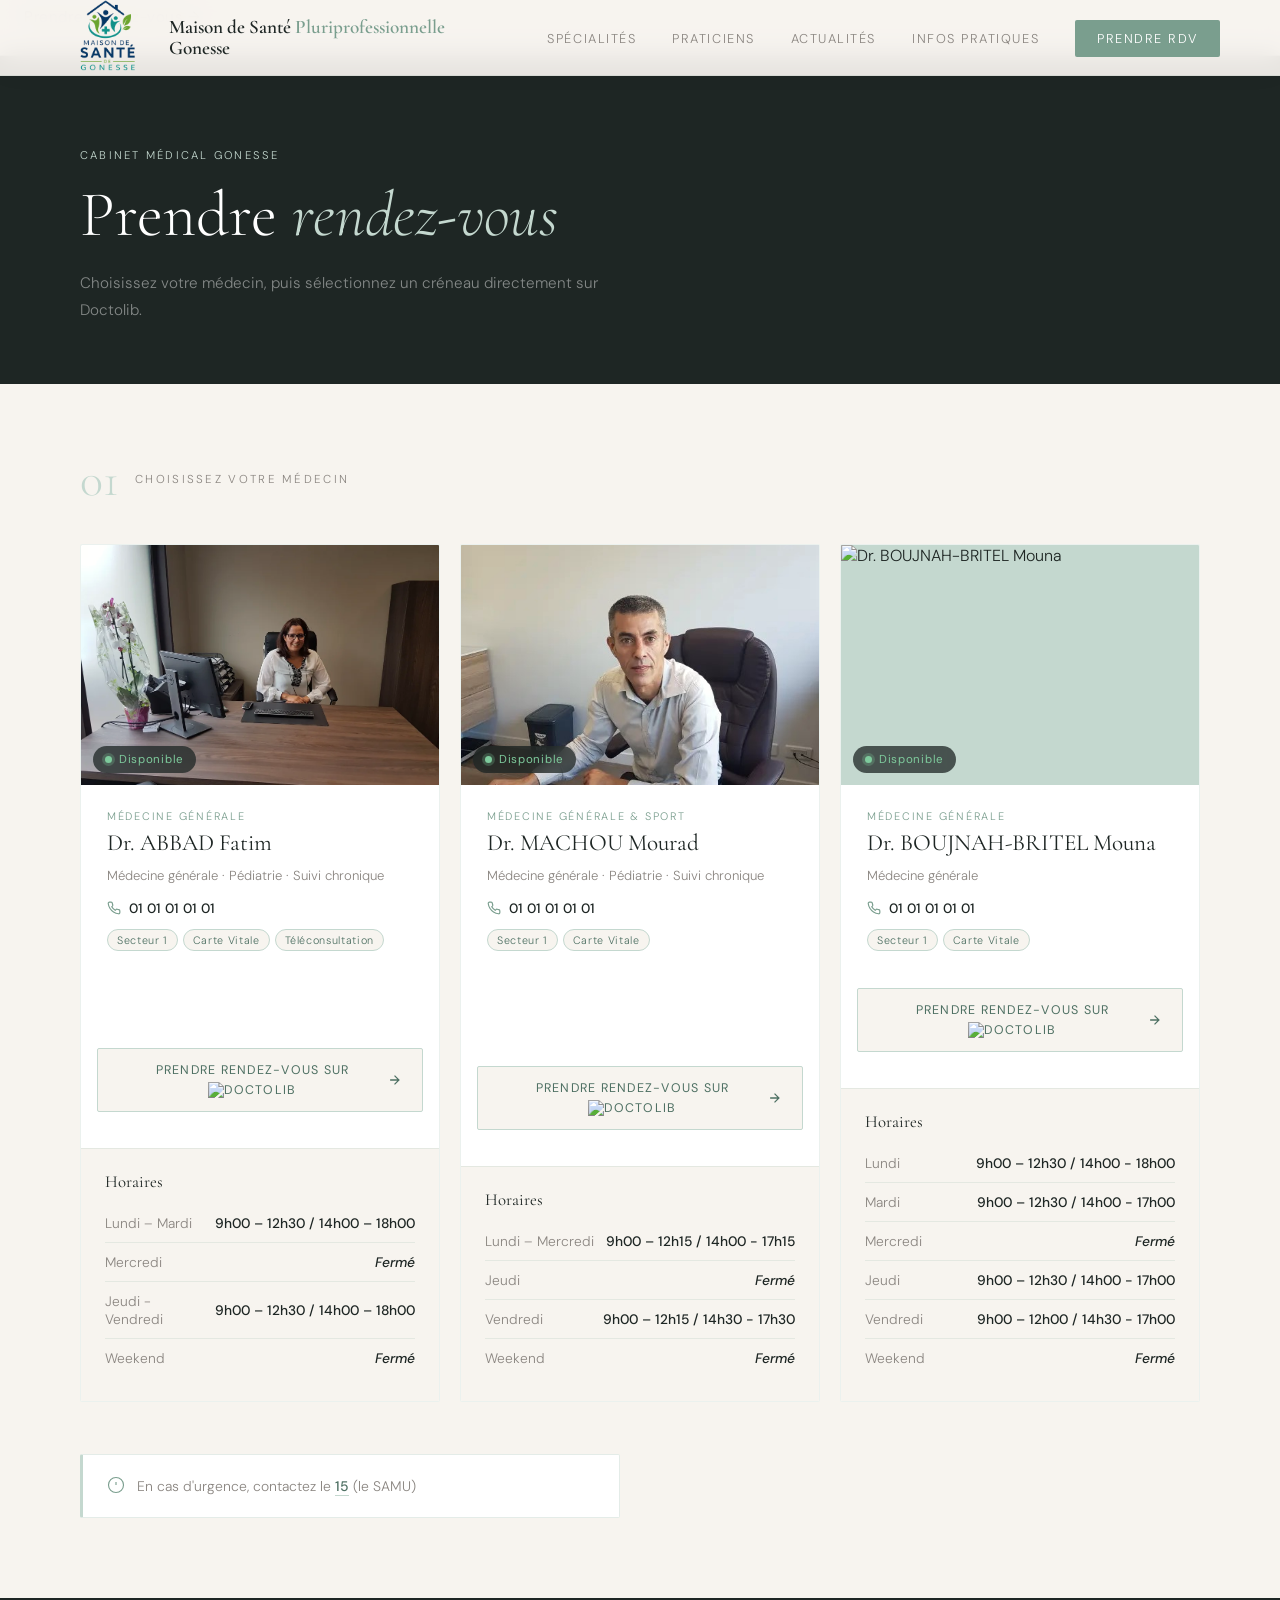
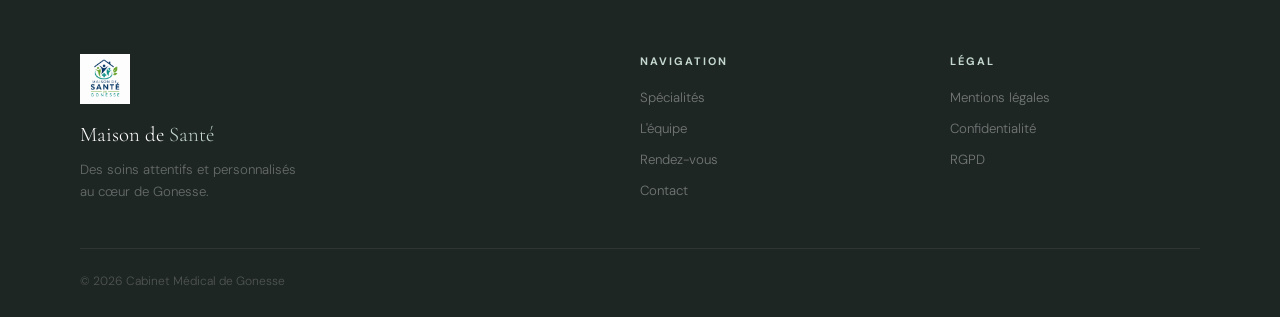
==== rendez-vous.html @ 29848e88 "initial commit" ====
<!DOCTYPE html>
<html lang="fr">
<head>
  <meta charset="UTF-8" />
  <meta name="viewport" content="width=device-width, initial-scale=1.0" />
  <title>Prendre rendez-vous</title>
  <link rel="preconnect" href="https://fonts.googleapis.com" />
  <link href="https://fonts.googleapis.com/css2?family=Cormorant+Garamond:ital,wght@0,300;0,400;0,600;1,300;1,400&family=DM+Sans:wght@300;400;500&display=swap" rel="stylesheet" />
  <link rel="stylesheet" href="css/style.css" />
  <link rel="stylesheet" href="css/rendez-vous.css" />
</head>
<body>

  <!-- NAV -->
  <nav id="navbar">
    <a href="index.html" class="nav-logo">
      <img src="assets/logo.png" alt="Logo Maison de Santé" class="nav-logo-img" />
      <span>Maison de Santé <span>Pluriprofessionnelle</span><br>Gonesse</span>
    </a>
    <ul class="nav-links">
      <li><a href="index.html#services">Spécialités</a></li>
      <li><a href="praticiens.html">Praticiens</a></li>
      <li><a href="actualites.html">Actualités</a></li>
      <li><a href="index.html#infos">Infos pratiques</a></li>
      <li><a href="rendez-vous.html" class="nav-cta">Prendre RDV</a></li>
    </ul>
    <div class="hamburger" id="hamburger" aria-label="Menu">
      <span></span><span></span><span></span>
    </div>
  </nav>

  <div class="mobile-menu" id="mobileMenu">
    <a href="index.html#services">Spécialités</a>
    <a href="index.html#doctors">L'équipe</a>
    <a href="index.html#infos">Infos pratiques</a>
    <a href="rendez-vous.html">Prendre rendez-vous →</a>
  </div>

  <!-- HERO RDV -->
  <div class="rdv-hero">
    <div class="rdv-hero-inner">
      <p class="hero-eyebrow">Cabinet Médical Gonesse</p>
      <h1 class="rdv-hero-title">Prendre <em>rendez-vous</em></h1>
      <p class="rdv-hero-desc">Choisissez votre médecin, puis sélectionnez un créneau directement sur Doctolib.</p>
    </div>
  </div>

  <!-- SÉLECTION MÉDECIN -->
  <main class="rdv-main">

    <div class="rdv-step reveal">
      <span class="step-num">01</span>
      <p class="step-label">Choisissez votre médecin</p>
    </div>

    <div class="doctors-rdv-grid">

      <!-- Dr. ABBAD -->
      <div class="doctor-rdv-card reveal"
           data-name="Dr. ABBAD Fatim"
           data-specialty="Médecine générale"
           data-doctolib="https://partners.doctolib.fr/medecin-generaliste/gonesse/fatim-abbad/booking/"
           data-photo="assets/doctor-1.webp"
           data-availability="Disponible"
           data-available="true"
           data-phone="01 23 45 67 89"
           data-patients-status="">
        <div class="doctor-rdv-photo">
          <img src="assets/doctor-1.webp" alt="Dr. ABBAD Fatim" />
          <div class="availability-badge available">
            <span class="dot"></span> Disponible
          </div>
        </div>
        <div class="doctor-rdv-info">
          <p class="doctor-rdv-specialty">Médecine générale</p>
          <h2 class="doctor-rdv-name">Dr. ABBAD Fatim</h2>
          <p class="doctor-rdv-desc">Médecine générale · Pédiatrie · Suivi chronique</p>
          <div class="doctor-rdv-contact">
            <div class="contact-phone">
              <svg width="14" height="14" viewBox="0 0 24 24" fill="none" stroke="currentColor" stroke-width="2">
                <path d="M22 16.92v3a2 2 0 0 1-2.18 2 19.79 19.79 0 0 1-8.63-3.07 19.5 19.5 0 0 1-6-6 19.79 19.79 0 0 1-3.07-8.67A2 2 0 0 1 4.11 2h3a2 2 0 0 1 2 1.72 12.84 12.84 0 0 0 .7 2.81 2 2 0 0 1-.45 2.11L8.09 9.91a16 16 0 0 0 6 6l1.27-1.27a2 2 0 0 1 2.11-.45 12.84 12.84 0 0 0 2.81.7A2 2 0 0 1 22 16.92z"/>
              </svg>
              <a href="tel:0123456789">01 01 01 01 01</a>
            </div>
            <div class="doctor-patients-status" data-status=""></div>
          </div>
          <div class="doctor-rdv-tags">
            <span>Secteur 1</span>
            <span>Carte Vitale</span>
            <span>Téléconsultation</span>
          </div>
        </div>
        <button class="btn-rdv-select">
          <span>Prendre rendez-vous sur <img src="https://www.doctolib.fr/external_button/doctolib-blue-transparent.png" alt="Doctolib" style="height: 18px; vertical-align: -4px;" /></span>
          <svg width="16" height="16" viewBox="0 0 24 24" fill="none" stroke="currentColor" stroke-width="2">
            <path d="M5 12h14M12 5l7 7-7 7"/>
          </svg>
        </button>
        
      <div class="horaires">
        <h3>Horaires</h3>
        <div class="horaire-row"><span class="jour">Lundi – Mardi</span><span class="heure">9h00 – 12h30 / 14h00 – 18h00</span></div>
        <div class="horaire-row ferme"><span class="jour">Mercredi</span><span class="heure">Fermé</span></div>
        <div class="horaire-row"><span class="jour">Jeudi - Vendredi</span><span class="heure">9h00 – 12h30 / 14h00 – 18h00</span></div>       
        <div class="horaire-row ferme"><span class="jour">Weekend</span><span class="heure">Fermé</span></div>
      </div>
        
      </div>

      <!-- Dr. Machou -->
      <div class="doctor-rdv-card reveal"
           data-name="Dr. MACHOU Mourad"
           data-specialty="Médecine générale"
           data-doctolib="https://www.partners.doctolib.fr/medecin-generaliste/gonesse/mourad-machou/booking/"
           data-photo="assets/doctor-2.jpg"
           data-availability="Disponible"
           data-available="true">
        <div class="doctor-rdv-photo">
          <img src="assets/doctor-2.jpg" alt="Dr. MACHOU Mourad" />
          <div class="availability-badge available">
            <span class="dot"></span> Disponible
          </div>
        </div>
        <div class="doctor-rdv-info">
          <p class="doctor-rdv-specialty">Médecine générale & Sport</p>
          <h2 class="doctor-rdv-name">Dr. MACHOU Mourad</h2>
          <p class="doctor-rdv-desc">Médecine générale · Pédiatrie · Suivi chronique</p>
          <div class="doctor-rdv-contact">
            <div class="contact-phone">
              <svg width="14" height="14" viewBox="0 0 24 24" fill="none" stroke="currentColor" stroke-width="2">
                <path d="M22 16.92v3a2 2 0 0 1-2.18 2 19.79 19.79 0 0 1-8.63-3.07 19.5 19.5 0 0 1-6-6 19.79 19.79 0 0 1-3.07-8.67A2 2 0 0 1 4.11 2h3a2 2 0 0 1 2 1.72 12.84 12.84 0 0 0 .7 2.81 2 2 0 0 1-.45 2.11L8.09 9.91a16 16 0 0 0 6 6l1.27-1.27a2 2 0 0 1 2.11-.45 12.84 12.84 0 0 0 2.81.7A2 2 0 0 1 22 16.92z"/>
              </svg>
              <a href="tel:0198765432">01 01 01 01 01</a>
            </div>
            <div class="doctor-patients-status" data-status=""></div>
          </div>
          <div class="doctor-rdv-tags">
            <span>Secteur 1</span>
            <span>Carte Vitale</span>
          </div>
        </div>
        <button class="btn-rdv-select">
          <span>Prendre rendez-vous sur <img src="https://www.doctolib.fr/external_button/doctolib-blue-transparent.png" alt="Doctolib" style="height: 18px; vertical-align: -4px;" /></span>
          <svg width="16" height="16" viewBox="0 0 24 24" fill="none" stroke="currentColor" stroke-width="2">
            <path d="M5 12h14M12 5l7 7-7 7"/>
          </svg>
        </button>

        
      <div class="horaires">
        <h3>Horaires</h3>
        <div class="horaire-row"><span class="jour">Lundi – Mercredi</span><span class="heure">9h00 – 12h15 / 14h00 - 17h15</span></div>
        <div class="horaire-row ferme"><span class="jour">Jeudi</span><span class="heure">Fermé</span></div>
        <div class="horaire-row"><span class="jour">Vendredi</span><span class="heure">9h00 – 12h15 / 14h30 - 17h30</span></div>
        <div class="horaire-row ferme"><span class="jour">Weekend</span><span class="heure">Fermé</span></div>
      </div>
      </div>

      <!-- Dr. Mouna BOUJNAH-BRITEL -->
      <div class="doctor-rdv-card reveal"
           data-name="Dr. Mouna BOUJNAH-BRITEL"
           data-specialty="Médecine générale"
           data-doctolib="https://partners.doctolib.fr/medecin-generaliste/gonesse/mouna-britel/booking/"
           data-photo="assets/doctor-3.jpg"
           data-availability="Disponible"
           data-available="true"
           data-phone="01 55 44 33 22"
           data-patients-status="no-new">
        <div class="doctor-rdv-photo">
          <img src="assets/doctor-3.jpg" alt="Dr. BOUJNAH-BRITEL Mouna" />
          <div class="availability-badge available">
            <span class="dot"></span> Disponible
          </div>
        </div>
        <div class="doctor-rdv-info">
          <p class="doctor-rdv-specialty">Médecine générale</p>
          <h2 class="doctor-rdv-name">Dr. BOUJNAH-BRITEL Mouna</h2>
          <p class="doctor-rdv-desc">Médecine générale</p>
          <div class="doctor-rdv-contact">
            <div class="contact-phone">
              <svg width="14" height="14" viewBox="0 0 24 24" fill="none" stroke="currentColor" stroke-width="2">
                <path d="M22 16.92v3a2 2 0 0 1-2.18 2 19.79 19.79 0 0 1-8.63-3.07 19.5 19.5 0 0 1-6-6 19.79 19.79 0 0 1-3.07-8.67A2 2 0 0 1 4.11 2h3a2 2 0 0 1 2 1.72 12.84 12.84 0 0 0 .7 2.81 2 2 0 0 1-.45 2.11L8.09 9.91a16 16 0 0 0 6 6l1.27-1.27a2 2 0 0 1 2.11-.45 12.84 12.84 0 0 0 2.81.7A2 2 0 0 1 22 16.92z"/>
              </svg>
              <a href="tel:0155443322">01 01 01 01 01</a>
            </div>
          </div>
          <div class="doctor-rdv-tags">
            <span>Secteur 1</span>
            <span>Carte Vitale</span>
          </div>
        </div>
        <br>
        <button class="btn-rdv-select">
          <span>Prendre rendez-vous sur <img src="https://www.doctolib.fr/external_button/doctolib-blue-transparent.png" alt="Doctolib" style="height: 18px; vertical-align: -4px;" /></span>
          <svg width="16" height="16" viewBox="0 0 24 24" fill="none" stroke="currentColor" stroke-width="2">
            <path d="M5 12h14M12 5l7 7-7 7"/>
          </svg>
        </button>

        
      <div class="horaires">
        <h3>Horaires</h3>
        <div class="horaire-row"><span class="jour">Lundi</span><span class="heure">9h00 – 12h30 / 14h00 - 18h00</span></div>
        <div class="horaire-row"><span class="jour">Mardi</span><span class="heure">9h00 – 12h30 / 14h00 - 17h00</span></div>
        <div class="horaire-row ferme"><span class="jour">Mercredi</span><span class="heure">Fermé</span></div>
        <div class="horaire-row"><span class="jour">Jeudi</span><span class="heure">9h00 – 12h30 / 14h00 - 17h00</span></div>
        <div class="horaire-row"><span class="jour">Vendredi</span><span class="heure">9h00 – 12h00 / 14h30 - 17h00</span></div>
        <div class="horaire-row ferme"><span class="jour">Weekend</span><span class="heure">Fermé</span></div>
      </div>
      </div>

    </div>

    <!-- INFO BAS DE PAGE -->
    <div class="rdv-note reveal">
      <svg width="18" height="18" viewBox="0 0 24 24" fill="none" stroke="currentColor" stroke-width="1.5">
        <circle cx="12" cy="12" r="10"/><line x1="12" y1="8" x2="12" y2="12"/><line x1="12" y1="16" x2="12.01" y2="16"/>
      </svg>
      <p>En cas d'urgence, contactez le <a href="tel:15">15</a> (le SAMU)</p>
    </div>
    

  </main>

  <!-- FOOTER -->
  <footer>
    <div class="footer-top">
      <div class="footer-brand-block">
        <img src="assets/logo2.png" alt="Logo Maison de Santé" class="footer-logo" />
        <p class="footer-brand">Maison de <span>Santé</span></p>
        <p class="footer-tagline">Des soins attentifs et personnalisés<br>au cœur de Gonesse.</p>
      </div>
      <div class="footer-col">
        <h4>Navigation</h4>
        <ul>
          <li><a href="index.html#services">Spécialités</a></li>
          <li><a href="index.html#doctors">L'équipe</a></li>
          <li><a href="rendez-vous.html">Rendez-vous</a></li>
          <li><a href="index.html#infos">Contact</a></li>
        </ul>
      </div>
      <div class="footer-col">
        <h4>Légal</h4>
        <ul>
          <li><a href="#">Mentions légales</a></li>
          <li><a href="#">Confidentialité</a></li>
          <li><a href="#">RGPD</a></li>
        </ul>
      </div>
    </div>
    <div class="footer-bottom">
      <span>© 2026 Cabinet Médical de Gonesse</span>
    </div>
  </footer>

  <!-- MODAL DOCTOLIB -->
  <div class="doctolib-overlay" id="doctolibOverlay">
    <div class="doctolib-modal" id="doctolibModal">

      <div class="doctolib-modal-header">
        <div class="doctolib-modal-doctor">
          <div class="modal-doctor-photo">
            <img src="" alt="" id="modalDoctorPhoto" />
          </div>
          <div>
            <p class="modal-doctor-specialty" id="modalSpecialty"></p>
            <h3 class="modal-doctor-name" id="modalDoctorName"></h3>
          </div>
        </div>
        <button class="doctolib-modal-close" id="modalClose" aria-label="Fermer">
          <svg width="20" height="20" viewBox="0 0 24 24" fill="none" stroke="currentColor" stroke-width="2">
            <line x1="18" y1="6" x2="6" y2="18"/><line x1="6" y1="6" x2="18" y2="18"/>
          </svg>
        </button>
      </div>

      <div class="doctolib-modal-body">
        <div class="doctolib-iframe-wrap" id="doctolibIframeWrap">
          <div class="doctolib-loading" id="doctolibLoading">
            <div class="loading-spinner"></div>
            <p>Chargement de Doctolib…</p>
          </div>
          <!-- L'iframe Doctolib est injecté ici par JS -->
        </div>

        <!-- Fallback si l'iframe est bloquée -->
        <div class="doctolib-fallback" id="doctolibFallback">
          <div class="fallback-icon">📅</div>
          <p class="fallback-title">Prendre rendez-vous avec <span id="fallbackName"></span></p>
          <p class="fallback-desc">Cliquez sur le bouton ci-dessous pour ouvrir Doctolib et choisir votre créneau.</p>
          <a href="#" id="fallbackLink" target="_blank" rel="noopener" class="btn-doctolib-open">
            Ouvrir Doctolib
            <svg width="14" height="14" viewBox="0 0 24 24" fill="none" stroke="currentColor" stroke-width="2">
              <path d="M18 13v6a2 2 0 01-2 2H5a2 2 0 01-2-2V8a2 2 0 012-2h6M15 3h6v6M10 14L21 3"/>
            </svg>
          </a>
          <p class="fallback-note">Votre navigateur a bloqué l'intégration. Doctolib s'ouvrira dans un nouvel onglet.</p>
        </div>
      </div>

    </div>
  </div>

  <script src="js/main.js"></script>
  <script src="js/rendez-vous.js"></script>
</body>
</html>
---- css/style.css ----
/* ══════════════════════════════════════
   VARIABLES & RESET
══════════════════════════════════════ */
*, *::before, *::after {
  box-sizing: border-box;
  margin: 0;
  padding: 0;
}

:root {
  --cream:      #F7F4EF;
  --sage:       #7A9E8E;
  --sage-dark:  #4E7063;
  --sage-light: #C4D8CF;
  --charcoal:   #1E2624;
  --warm-grey:  #8A8580;
  --white:      #FFFFFF;
  --gap:        80px;
}

html { scroll-behavior: smooth; }

body {
  background: var(--cream);
  color: var(--charcoal);
  font-family: 'DM Sans', sans-serif;
  font-weight: 300;
  overflow-x: hidden;
}


/* ══════════════════════════════════════
   NAVIGATION
══════════════════════════════════════ */
nav {
  position: fixed;
  top: 0; left: 0; right: 0;
  z-index: 100;
  height: 76px;
  padding: 0 60px;
  display: flex;
  align-items: center;
  justify-content: space-between;
  background: rgba(247, 244, 239, 0.93);
  backdrop-filter: blur(12px);
  border-bottom: 1px solid rgba(122, 158, 142, 0.15);
  transition: box-shadow 0.3s;
}

nav.scrolled {
  box-shadow: 0 4px 32px rgba(30, 38, 36, 0.07);
}

.nav-logo {
  display: inline-flex;
  align-items: center;
  gap: 14px;
  font-family: 'Cormorant Garamond', serif;
  font-size: 1.2rem;
  font-weight: 600;
  color: var(--charcoal);
  text-decoration: none;
}

.nav-logo-img {
  width: 95px;
  height: auto;
  display: block;
}

.nav-logo span {
  display: inline-block;
  line-height: 1.08;
}

.nav-logo span span {
  color: var(--sage);
}

.footer-logo {
  width: 50px;
  height: auto;
  display: block;
  margin-bottom: 18px;
}

.nav-links {
  display: flex;
  align-items: center;
  gap: 36px;
  list-style: none;
}

.nav-links a {
  text-decoration: none;
  font-size: 0.8rem;
  letter-spacing: 0.12em;
  text-transform: uppercase;
  color: var(--warm-grey);
  transition: color 0.25s;
}

.nav-links a:hover { color: var(--sage-dark); }

.nav-cta {
  background: var(--sage);
  color: var(--white) !important;
  padding: 10px 22px;
  border-radius: 2px;
  transition: background 0.25s !important;
}

.nav-cta:hover { background: var(--sage-dark) !important; }

.hamburger {
  display: none;
  flex-direction: column;
  gap: 5px;
  cursor: pointer;
  background: none;
  border: none;
  padding: 4px;
}

.hamburger span {
  width: 24px;
  height: 1.5px;
  background: var(--charcoal);
  display: block;
  transition: 0.3s;
}

.mobile-menu {
  position: fixed;
  top: 76px; left: 0; right: 0;
  background: var(--cream);
  padding: 28px 24px;
  display: flex;
  flex-direction: column;
  gap: 22px;
  transform: translateY(-110%);
  transition: transform 0.35s ease;
  z-index: 99;
  box-shadow: 0 8px 32px rgba(0, 0, 0, 0.07);
  border-bottom: 1px solid rgba(122, 158, 142, 0.15);
}

.mobile-menu.open { transform: translateY(0); }

.mobile-menu a {
  font-size: 0.95rem;
  color: var(--charcoal);
  text-decoration: none;
  letter-spacing: 0.04em;
}


/* ══════════════════════════════════════
   UTILITAIRES
══════════════════════════════════════ */
.section-label {
  font-size: 0.7rem;
  letter-spacing: 0.22em;
  text-transform: uppercase;
  color: var(--sage);
  margin-bottom: 14px;
}

.section-title {
  font-family: 'Cormorant Garamond', serif;
  font-size: clamp(2rem, 3.5vw, 2.8rem);
  font-weight: 300;
  line-height: 1.18;
  color: var(--charcoal);
}

.section-text {
  max-width: 720px;
  font-size: 0.96rem;
  line-height: 1.8;
  color: var(--warm-grey);
}

.specialty-nav {
  display: flex;
  flex-wrap: wrap;
  gap: 12px;
  margin-top: 28px;
}

.specialty-tab {
  display: inline-flex;
  align-items: center;
  justify-content: center;
  padding: 10px 18px;
  border-radius: 999px;
  border: 1px solid var(--sage);
  background: var(--white);
  color: var(--sage-dark);
  text-decoration: none;
  font-size: 0.78rem;
  letter-spacing: 0.12em;
  text-transform: uppercase;
  transition: background 0.25s, color 0.25s, transform 0.2s;
}

.specialty-tab:hover {
  background: var(--sage-light);
  color: var(--charcoal);
}

.specialty-tab.active {
  background: var(--sage);
  color: var(--white);
  border-color: var(--sage);
}

.specialty-group {
  margin-top: 56px;
  padding-top: 32px;
  border-top: 1px solid rgba(122, 158, 142, 0.15);
  scroll-margin-top: 110px;
}

.specialty-heading {
  font-family: 'Cormorant Garamond', serif;
  font-size: 1.5rem;
  font-weight: 400;
  color: var(--charcoal);
  margin-bottom: 24px;
}

.doctors-intro {
  display: flex;
  flex-direction: column;
  gap: 22px;
  margin-top: 28px;
}

.section-title em { font-style: italic; }

.btn-primary {
  display: inline-block;
  background: var(--sage);
  color: var(--white);
  padding: 15px 34px;
  border-radius: 2px;
  text-decoration: none;
  font-size: 0.82rem;
  letter-spacing: 0.1em;
  text-transform: uppercase;
  transition: background 0.25s, transform 0.2s;
}

.btn-primary:hover {
  background: var(--sage-dark);
  transform: translateY(-1px);
}

.btn-ghost {
  display: inline-block;
  color: var(--charcoal);
  text-decoration: none;
  font-size: 0.85rem;
  border-bottom: 1px solid var(--sage-light);
  padding-bottom: 2px;
  transition: color 0.25s, border-color 0.25s;
}

.btn-ghost:hover {
  color: var(--sage-dark);
  border-color: var(--sage-dark);
}

.reveal {
  opacity: 0;
  transform: translateY(24px);
  transition: opacity 0.65s ease, transform 0.65s ease;
}

.reveal.visible {
  opacity: 1;
  transform: translateY(0);
}


/* ══════════════════════════════════════
   HERO
══════════════════════════════════════ */
#hero {
  min-height: 100vh;
  display: grid;
  grid-template-columns: 1fr 1fr;
  padding-top: 76px;
  overflow: hidden;
}

.hero-left {
  display: flex;
  flex-direction: column;
  justify-content: center;
  padding: 80px 0 80px 80px;
}

.hero-eyebrow {
  font-size: 0.73rem;
  letter-spacing: 0.2em;
  text-transform: uppercase;
  color: var(--sage);
  margin-bottom: 22px;
  opacity: 0;
  animation: fadeUp 0.8s 0.2s forwards;
}

.hero-title {
  font-family: 'Cormorant Garamond', serif;
  font-size: clamp(2.8rem, 5vw, 4.5rem);
  font-weight: 300;
  line-height: 1.1;
  color: var(--charcoal);
  margin-bottom: 26px;
  opacity: 0;
  animation: fadeUp 0.8s 0.35s forwards;
}

.hero-title em {
  font-style: italic;
  color: var(--sage-dark);
}

.hero-desc {
  font-size: 0.97rem;
  line-height: 1.8;
  color: var(--warm-grey);
  max-width: 400px;
  margin-bottom: 44px;
  opacity: 0;
  animation: fadeUp 0.8s 0.5s forwards;
}

.hero-actions {
  display: flex;
  gap: 20px;
  align-items: center;
  opacity: 0;
  animation: fadeUp 0.8s 0.65s forwards;
}

.hero-right {
  position: relative;
  overflow: hidden;
}

.hero-right img {
  width: 100%;
  height: 100%;
  object-fit: cover;
  display: block;
  opacity: 0;
  animation: fadeIn 1.2s 0.4s forwards;
}

.hero-right::after {
  content: '';
  position: absolute;
  inset: 0;
  background: linear-gradient(135deg, rgba(122, 158, 142, 0.15) 0%, transparent 60%);
  pointer-events: none;
}


/* ══════════════════════════════════════
   SERVICES
══════════════════════════════════════ */
#services {
  padding: var(--gap) 80px;
  background: var(--white);
}

.section-header {
  margin-bottom: 52px;
}

.services-grid {
  display: grid;
  grid-template-columns: repeat(4, 1fr);
  gap: 2px;
}

.service-card {
  background: var(--cream);
  padding: 44px 36px;
  transition: background 0.3s;
  cursor: default;
}

.service-card:hover { background: var(--sage); }
.service-card:hover .service-icon { background: rgba(255, 255, 255, 0.18); }
.service-card:hover .service-title { color: var(--white); }
.service-card:hover .service-desc { color: rgba(255, 255, 255, 0.72); }

.service-icon {
  width: 50px; height: 50px;
  background: var(--sage-light);
  border-radius: 50%;
  display: flex;
  align-items: center;
  justify-content: center;
  font-size: 1.3rem;
  margin-bottom: 24px;
  transition: background 0.3s;
}

.service-title {
  font-family: 'Cormorant Garamond', serif;
  font-size: 1.3rem;
  font-weight: 400;
  color: var(--charcoal);
  margin-bottom: 12px;
  transition: color 0.3s;
}

.service-desc {
  font-size: 0.87rem;
  line-height: 1.75;
  color: var(--warm-grey);
  transition: color 0.3s;
}


/* ══════════════════════════════════════
   ÉQUIPE MÉDICALE
══════════════════════════════════════ */
#doctors {
  padding: var(--gap) 80px;
  background: var(--white);
}

.doctors-grid {
  display: grid;
  grid-template-columns: repeat(3, 1fr);
  gap: 24px;
  margin-top: 52px;
}

.doctor-card {
  background: var(--white);
  border-radius: 14px;
  overflow: hidden;
  display: flex;
  flex-direction: column;
  border: 1px solid rgba(122, 158, 142, 0.16);
  transition: transform 0.3s, box-shadow 0.3s, border-color 0.3s;
}

.doctor-card:hover {
  transform: translateY(-3px);
  box-shadow: 0 14px 38px rgba(30, 38, 36, 0.08);
  border-color: rgba(122, 158, 142, 0.28);
}

.doctor-card-img {
  width: 180px;
  height: 180px;
  margin: 24px auto 16px;
  overflow: hidden;
  background: var(--sage-light);
  border-radius: 50%;
  box-shadow: 0 18px 36px rgba(30, 38, 36, 0.08);
  position: relative;
}

.doctor-card-img img {
  width: 100%;
  height: 100%;
  object-fit: cover;
  object-position: center;
  display: block;
  border-radius: 50%;
  filter: sepia(0.05) saturate(1.1);
  transition: transform 0.5s ease;
}

.doctor-card:hover .doctor-card-img img {
  transform: scale(1.04);
}

.doctor-card-body {
  padding: 24px 28px 32px;
  flex: 1;
  display: flex;
  flex-direction: column;
  gap: 16px;
  align-items: center;
  text-align: center;
}

/* Fallback si pas d'image */
.doctor-card-img:not(:has(img[src])),
.doctor-card-img img[src="assets/doctor-1.jpg"],
.doctor-card-img img[src="assets/doctor-2.jpg"],
.doctor-card-img img[src="assets/doctor-3.jpg"] {
  display: flex;
  align-items: center;
  justify-content: center;
  font-size: 3rem;
}

.doctor-card-label {
  font-size: 0.68rem;
  letter-spacing: 0.16em;
  text-transform: uppercase;
  color: var(--sage);
  margin-bottom: 8px;
}

.doctor-card-name {
  font-family: 'Cormorant Garamond', serif;
  font-size: 1.35rem;
  font-weight: 400;
  color: var(--charcoal);
  margin-bottom: 8px;
}

.doctor-card-quote {
  font-family: 'Cormorant Garamond', serif;
  font-size: 1rem;
  font-style: italic;
  color: var(--sage-dark);
  line-height: 1.6;
  padding-left: 16px;
  border-left: 2px solid var(--sage-light);
  margin-bottom: 16px;
}

.doctor-card-bio {
  font-size: 0.92rem;
  line-height: 1.8;
  color: var(--warm-grey);
  flex: 1;
  margin-bottom: 10px;
}

.doctor-card-tags {
  display: flex;
  flex-wrap: wrap;
  gap: 8px;
  justify-content: center;
}

.doctor-card-tags span {
  font-size: 0.78rem;
  letter-spacing: 0.08em;
  background: rgba(122, 158, 142, 0.12);
  color: var(--sage-dark);
  border: none;
  padding: 6px 14px;
  border-radius: 999px;
}


/* ══════════════════════════════════════
   ACTUALITÉS
══════════════════════════════════════ */
#news {
  padding: var(--gap) 80px;
  background: var(--cream);
  display: flex;
  flex-direction: column;
  align-items: center;
}

#news .section-header {
  text-align: center;
  max-width: 700px;
  margin-bottom: 48px;
}

.news-grid {
  display: grid;
  grid-template-columns: repeat(2, 1fr);
  gap: 32px;
  margin-top: 0;
  max-width: 1100px;
  width: 100%;
}

.news-card {
  background: var(--white);
  border: 1px solid rgba(122, 158, 142, 0.15);
  border-radius: 8px;
  padding: 28px;
  display: grid;
  grid-template-columns: 80px 1fr;
  gap: 24px;
  transition: border-color 0.3s, box-shadow 0.3s, transform 0.3s;
}

.news-card:hover {
  border-color: rgba(122, 158, 142, 0.3);
  box-shadow: 0 12px 32px rgba(30, 38, 36, 0.06);
  transform: translateY(-2px);
}

.news-date {
  display: flex;
  flex-direction: column;
  align-items: center;
  justify-content: center;
  background: linear-gradient(135deg, rgba(122, 158, 142, 0.12) 0%, rgba(122, 158, 142, 0.05) 100%);
  border-radius: 6px;
  padding: 12px;
  height: fit-content;
}

.news-day {
  font-family: 'Cormorant Garamond', serif;
  font-size: 1.8rem;
  font-weight: 600;
  color: var(--sage-dark);
  line-height: 1;
}

.news-month {
  font-size: 0.68rem;
  letter-spacing: 0.12em;
  text-transform: uppercase;
  color: var(--sage);
  margin-top: 4px;
}

.news-content {
  display: flex;
  flex-direction: column;
  gap: 12px;
}

.news-title {
  font-family: 'Cormorant Garamond', serif;
  font-size: 1.35rem;
  font-weight: 400;
  color: var(--charcoal);
  line-height: 1.3;
}

.news-excerpt {
  font-size: 0.92rem;
  line-height: 1.8;
  color: var(--warm-grey);
  flex: 1;
}

.news-link {
  font-size: 0.8rem;
  letter-spacing: 0.1em;
  text-transform: uppercase;
  color: var(--sage-dark);
  text-decoration: none;
  font-weight: 500;
  transition: color 0.25s;
  display: inline-block;
  width: fit-content;
}

.news-link:hover {
  color: var(--sage);
}

.news-cta {
  margin-top: 56px;
  padding: 40px;
  background: linear-gradient(135deg, rgba(122, 158, 142, 0.08) 0%, rgba(122, 158, 142, 0.03) 100%);
  border-radius: 8px;
  text-align: center;
  display: flex;
  flex-direction: column;
  align-items: center;
  gap: 20px;
  max-width: 1100px;
  width: 100%;
}

.news-cta p {
  font-size: 1rem;
  color: var(--charcoal);
  margin: 0;
}


/* ══════════════════════════════════════
   RDV
══════════════════════════════════════ */
#rdv {
  padding: var(--gap) 80px;
  background: var(--charcoal);
  display: grid;
  grid-template-columns: 1fr 1.4fr;
  gap: 80px;
  align-items: start;
}

#rdv .section-label { color: var(--sage-light); }
#rdv .section-title { color: var(--white); }

.rdv-desc {
  color: rgba(255, 255, 255, 0.5);
  line-height: 1.8;
  font-size: 0.9rem;
  margin-top: 18px;
}

.rdv-form {
  display: flex;
  flex-direction: column;
  gap: 14px;
}

.form-row {
  display: grid;
  grid-template-columns: 1fr 1fr;
  gap: 14px;
}

.form-group {
  display: flex;
  flex-direction: column;
  gap: 7px;
}

.form-group label {
  font-size: 0.68rem;
  letter-spacing: 0.16em;
  text-transform: uppercase;
  color: rgba(255, 255, 255, 0.38);
}

.form-group input,
.form-group select,
.form-group textarea {
  background: rgba(255, 255, 255, 0.05);
  border: 1px solid rgba(255, 255, 255, 0.1);
  color: var(--white);
  padding: 13px 16px;
  border-radius: 2px;
  font-family: 'DM Sans', sans-serif;
  font-size: 0.9rem;
  font-weight: 300;
  outline: none;
  transition: border-color 0.25s, background 0.25s;
  width: 100%;
}

.form-group input::placeholder,
.form-group textarea::placeholder {
  color: rgba(255, 255, 255, 0.22);
}

.form-group input:focus,
.form-group select:focus,
.form-group textarea:focus {
  border-color: var(--sage);
  background: rgba(122, 158, 142, 0.08);
}

.form-group select option { background: var(--charcoal); }

.form-group textarea {
  resize: none;
  min-height: 100px;
}

.btn-submit {
  background: var(--sage);
  color: var(--white);
  border: none;
  padding: 15px 38px;
  font-family: 'DM Sans', sans-serif;
  font-size: 0.8rem;
  letter-spacing: 0.12em;
  text-transform: uppercase;
  cursor: pointer;
  border-radius: 2px;
  align-self: flex-start;
  transition: background 0.25s, transform 0.2s;
  margin-top: 4px;
}

.btn-submit:hover {
  background: var(--sage-dark);
  transform: translateY(-1px);
}


/* ══════════════════════════════════════
   INFOS PRATIQUES
══════════════════════════════════════ */
#infos {
  padding: var(--gap) 80px;
  display: grid;
  grid-template-columns: 1fr 1fr;
  gap: 80px;
  align-items: start;
}

.map-placeholder {
  background: var(--sage-light);
  height: 360px;
  border-radius: 2px;
  display: flex;
  flex-direction: column;
  align-items: center;
  justify-content: center;
  gap: 12px;
  color: var(--sage-dark);
  font-size: 0.78rem;
  letter-spacing: 0.12em;
  text-transform: uppercase;
  opacity: 0.7;
}

/* Pour intégrer une vraie carte :
   remplacez .map-placeholder par un <iframe> Google Maps */

.contact-cards {
  display: flex;
  flex-direction: column;
  gap: 12px;
  margin-top: 32px;
}

.contact-card {
  background: var(--white);
  border: 1px solid rgba(122, 158, 142, 0.15);
  border-radius: 2px;
  padding: 18px 22px;
  display: flex;
  align-items: center;
  gap: 16px;
}

.contact-card-icon {
  width: 38px; height: 38px;
  background: var(--sage-light);
  border-radius: 50%;
  display: flex;
  align-items: center;
  justify-content: center;
  font-size: 1rem;
  flex-shrink: 0;
}

.contact-card small {
  font-size: 0.68rem;
  letter-spacing: 0.12em;
  text-transform: uppercase;
  color: var(--warm-grey);
}

.contact-card p {
  font-size: 0.88rem;
  color: var(--charcoal);
  margin-top: 2px;
}

.horaires {
  margin-top: 32px;
  padding-top: 28px;
  border-top: 1px solid rgba(122, 158, 142, 0.2);
}

.horaires h3 {
  font-family: 'Cormorant Garamond', serif;
  font-size: 1.2rem;
  font-weight: 400;
  color: var(--charcoal);
  margin-bottom: 14px;
}

.horaire-row {
  display: flex;
  justify-content: space-between;
  padding: 10px 0;
  border-bottom: 1px solid rgba(122, 158, 142, 0.15);
  font-size: 0.87rem;
}

.horaire-row .jour { color: var(--warm-grey); }
.horaire-row .heure { color: var(--charcoal); font-weight: 400; }
.horaire-row.ferme .heure { color: var(--warm-grey); font-style: italic; }


/* ══════════════════════════════════════
   FOOTER
══════════════════════════════════════ */
footer {
  background: var(--charcoal);
  padding: 56px 80px 28px;
}

.footer-top {
  display: grid;
  grid-template-columns: 2fr 1fr 1fr;
  gap: 60px;
  padding-bottom: 44px;
  border-bottom: 1px solid rgba(255, 255, 255, 0.07);
}

.footer-brand {
  font-family: 'Cormorant Garamond', serif;
  font-size: 1.3rem;
  color: var(--white);
  margin-bottom: 12px;
}

.footer-brand span { color: var(--sage-light); }

.footer-tagline {
  font-size: 0.83rem;
  color: rgba(255, 255, 255, 0.32);
  line-height: 1.7;
}

.footer-col h4 {
  font-size: 0.68rem;
  letter-spacing: 0.18em;
  text-transform: uppercase;
  color: var(--sage-light);
  margin-bottom: 18px;
}

.footer-col ul {
  list-style: none;
  display: flex;
  flex-direction: column;
  gap: 10px;
}

.footer-col a {
  font-size: 0.83rem;
  color: rgba(255, 255, 255, 0.38);
  text-decoration: none;
  transition: color 0.25s;
}

.footer-col a:hover { color: var(--sage-light); }

.footer-bottom {
  display: flex;
  justify-content: space-between;
  padding-top: 24px;
  font-size: 0.75rem;
  color: rgba(255, 255, 255, 0.22);
}


/* ══════════════════════════════════════
   TOAST
══════════════════════════════════════ */
.toast {
  position: fixed;
  bottom: 28px; right: 28px;
  background: var(--sage);
  color: var(--white);
  padding: 14px 22px;
  border-radius: 2px;
  font-size: 0.85rem;
  transform: translateY(80px);
  opacity: 0;
  transition: 0.4s cubic-bezier(0.16, 1, 0.3, 1);
  z-index: 200;
  box-shadow: 0 8px 32px rgba(30, 38, 36, 0.2);
}

.toast.show {
  transform: translateY(0);
  opacity: 1;
}


/* ══════════════════════════════════════
   ANIMATIONS
══════════════════════════════════════ */
@keyframes fadeUp {
  from { opacity: 0; transform: translateY(18px); }
  to   { opacity: 1; transform: translateY(0); }
}

@keyframes fadeIn {
  from { opacity: 0; }
  to   { opacity: 1; }
}


/* ══════════════════════════════════════
   RESPONSIVE
══════════════════════════════════════ */
@media (max-width: 1024px) {
  .services-grid { grid-template-columns: repeat(2, 1fr); }
  .doctors-grid { grid-template-columns: repeat(2, 1fr); }
}

@media (max-width: 900px) {
  nav { padding: 0 24px; }
  .nav-links { display: none; }
  .hamburger { display: flex; }

  #hero {
    grid-template-columns: 1fr;
    min-height: auto;
  }
  .hero-left { padding: 60px 24px 40px; }
  .hero-right { height: 260px; }

  #services { padding: 60px 24px; }
  .services-grid { grid-template-columns: 1fr; }

  #doctors { padding: 60px 24px; }
  .doctors-grid { grid-template-columns: 1fr; }

  #actualites { padding: 60px 24px; }
  .news-grid { grid-template-columns: 1fr; }

  #faq { padding: 60px 24px; }

  #rdv {
    grid-template-columns: 1fr;
    gap: 40px;
    padding: 60px 24px;
  }
  .form-row { grid-template-columns: 1fr; }

  #infos {
    grid-template-columns: 1fr;
    gap: 40px;
    padding: 60px 24px;
  }

  footer { padding: 44px 24px 24px; }
  .footer-top { grid-template-columns: 1fr 1fr; gap: 36px; }
  .footer-bottom { flex-direction: column; gap: 6px; }
}


/* ══════════════════════════════════════
   ARTICLE PAGE (actus/actuX.html)
══════════════════════════════════════ */

main.container {
  max-width: 980px;
  margin: 100px auto;
  padding: 56px 48px;
  background: var(--white);
  border-radius: 8px;
  box-shadow: 0 12px 36px rgba(30, 38, 36, 0.06);
}

.article-hero {
  margin-bottom: 22px;
}

.article-meta {
  display: flex;
  gap: 18px;
  align-items: center;
  color: var(--warm-grey);
  font-size: 0.95rem;
  margin-bottom: 8px;
}

.article-date {
  font-family: 'Cormorant Garamond', serif;
  color: var(--sage-dark);
  font-weight: 500;
}

.article-category { text-transform: uppercase; color: var(--sage); font-size: 0.78rem; letter-spacing: 0.12em; }

.article-title {
  font-family: 'Cormorant Garamond', serif;
  font-size: clamp(1.6rem, 2.6vw, 2.4rem);
  color: var(--charcoal);
  line-height: 1.12;
  margin: 6px 0 12px;
}

.article-lead {
  font-size: 1rem;
  color: var(--warm-grey);
  line-height: 1.8;
  margin-bottom: 18px;
}

.news-article {
  display: flex;
  flex-direction: column;
  gap: 16px;
  color: var(--warm-grey);
  font-size: 0.96rem;
  line-height: 1.8;
  padding-bottom: 6px;
}

.article-quote {
  font-style: italic;
  color: var(--sage-dark);
  padding: 12px 16px;
  border-left: 4px solid var(--sage-light);
  background: linear-gradient(90deg, rgba(122,158,142,0.03), transparent);
  margin: 8px 0;
}

.article-end { font-weight: 600; color: var(--charcoal); margin-top: 8px; }

.article-hero img { width: 100%; height: auto; border-radius: 6px; margin-top: 12px; }

@media (max-width: 900px) {
  main.container { margin: 80px 18px; padding: 36px 18px; }
  .article-title { font-size: 1.5rem; }
}
---- css/rendez-vous.css ----
/* ══════════════════════════════════════
   HERO RDV
══════════════════════════════════════ */
.rdv-hero {
  padding-top: 76px;
  background: var(--charcoal);
  padding-bottom: 60px;
}

.rdv-hero-inner {
  max-width: 680px;
  padding: 72px 80px 0;
}

.rdv-hero .hero-eyebrow {
  font-size: 0.7rem;
  letter-spacing: 0.2em;
  text-transform: uppercase;
  color: var(--sage-light);
  margin-bottom: 18px;
  opacity: 0;
  animation: fadeUp 0.7s 0.1s forwards;
}

.rdv-hero-title {
  font-family: 'Cormorant Garamond', serif;
  font-size: clamp(2.6rem, 5vw, 4rem);
  font-weight: 300;
  color: var(--white);
  line-height: 1.1;
  margin-bottom: 20px;
  opacity: 0;
  animation: fadeUp 0.7s 0.25s forwards;
}

.rdv-hero-title em {
  font-style: italic;
  color: var(--sage-light);
}

.rdv-hero-desc {
  font-size: 0.95rem;
  color: rgba(255, 255, 255, 0.45);
  line-height: 1.75;
  opacity: 0;
  animation: fadeUp 0.7s 0.4s forwards;
}


/* ══════════════════════════════════════
   MAIN
══════════════════════════════════════ */
.rdv-main {
  padding: 72px 80px 80px;
}

.rdv-step {
  display: flex;
  align-items: center;
  gap: 16px;
  margin-bottom: 40px;
}

.step-num {
  font-family: 'Cormorant Garamond', serif;
  font-size: 3rem;
  font-weight: 300;
  color: var(--sage-light);
  line-height: 1;
}

.step-label {
  font-size: 0.72rem;
  letter-spacing: 0.2em;
  text-transform: uppercase;
  color: var(--warm-grey);
}


/* ══════════════════════════════════════
   GRILLE MÉDECINS
══════════════════════════════════════ */
.doctors-rdv-grid {
  display: grid;
  grid-template-columns: repeat(3, 1fr);
  gap: 20px;
  margin-bottom: 52px;
}

.doctor-rdv-card {
  background: var(--white);
  border: 1px solid rgba(122, 158, 142, 0.15);
  border-radius: 2px;
  overflow: hidden;
  display: flex;
  flex-direction: column;
  transition: border-color 0.3s, box-shadow 0.3s, transform 0.3s;
  cursor: pointer;
}

.doctor-rdv-card:hover {
  border-color: var(--sage);
  box-shadow: 0 12px 40px rgba(30, 38, 36, 0.1);
  transform: translateY(-3px);
}


/* Photo */
.doctor-rdv-photo {
  position: relative;
  height: 240px;
  overflow: hidden;
  background: var(--sage-light);
}

.doctor-rdv-photo img {
  width: 100%;
  height: 100%;
  object-fit: cover;
  object-position: top;
  display: block;
  transition: transform 0.5s ease;
  filter: sepia(0.05) saturate(1.1);
}

.doctor-rdv-card:hover .doctor-rdv-photo img {
  transform: scale(1.04);
}

.availability-badge {
  position: absolute;
  bottom: 12px;
  left: 12px;
  display: flex;
  align-items: center;
  gap: 7px;
  padding: 6px 12px;
  border-radius: 20px;
  font-size: 0.72rem;
  letter-spacing: 0.06em;
  font-weight: 400;
  backdrop-filter: blur(8px);
}

.availability-badge.available {
  background: rgba(30, 38, 36, 0.75);
  color: #7eca9c;
}

.availability-badge.unavailable {
  background: rgba(30, 38, 36, 0.75);
  color: rgba(255, 255, 255, 0.65);
}

.availability-badge .dot {
  width: 7px;
  height: 7px;
  border-radius: 50%;
  flex-shrink: 0;
}

.available .dot {
  background: #7eca9c;
  box-shadow: 0 0 0 3px rgba(126, 202, 156, 0.25);
  animation: pulse 2s infinite;
}

.unavailable .dot {
  background: rgba(255, 255, 255, 0.4);
}

@keyframes pulse {
  0%, 100% { box-shadow: 0 0 0 3px rgba(126, 202, 156, 0.25); }
  50%       { box-shadow: 0 0 0 6px rgba(126, 202, 156, 0.08); }
}


/* Infos */
.doctor-rdv-info {
  padding: 24px 26px 16px;
  flex: 1;
}

.doctor-rdv-specialty {
  font-size: 0.68rem;
  letter-spacing: 0.16em;
  text-transform: uppercase;
  color: var(--sage);
  margin-bottom: 6px;
}

.doctor-rdv-name {
  font-family: 'Cormorant Garamond', serif;
  font-size: 1.45rem;
  font-weight: 400;
  color: var(--charcoal);
  margin-bottom: 8px;
}

.doctor-rdv-desc {
  font-size: 0.82rem;
  color: var(--warm-grey);
  line-height: 1.6;
  margin-bottom: 14px;
}

.doctor-rdv-tags {
  display: flex;
  flex-wrap: wrap;
  gap: 5px;
}

.doctor-rdv-tags span {
  font-size: 0.67rem;
  letter-spacing: 0.06em;
  background: var(--cream);
  color: var(--sage-dark);
  border: 1px solid var(--sage-light);
  padding: 3px 9px;
  border-radius: 20px;
}


/* Bouton */
.btn-rdv-select {
  margin: 0 16px 16px;
  padding: 13px 20px;
  background: var(--cream);
  color: var(--sage-dark);
  border: 1px solid var(--sage-light);
  border-radius: 2px;
  font-family: 'DM Sans', sans-serif;
  font-size: 0.78rem;
  letter-spacing: 0.1em;
  text-transform: uppercase;
  cursor: pointer;
  display: flex;
  align-items: center;
  justify-content: space-between;
  transition: background 0.25s, color 0.25s, border-color 0.25s;
}

.doctor-rdv-card:hover .btn-rdv-select {
  background: var(--sage);
  color: var(--white);
  border-color: var(--sage);
}

.btn-rdv-select svg {
  transition: transform 0.25s;
}

.doctor-rdv-card:hover .btn-rdv-select svg {
  transform: translateX(4px);
}

.doctor-rdv-card .horaires {
  margin-top: 20px;
  padding: 22px 24px 24px;
  border-top: 1px solid rgba(122, 158, 142, 0.15);
  background: var(--cream);
}

.doctor-rdv-card .horaires h3 {
  font-family: 'Cormorant Garamond', serif;
  font-size: 1.05rem;
  font-weight: 400;
  color: var(--charcoal);
  margin-bottom: 12px;
}

.doctor-rdv-card .horaire-row {
  display: flex;
  justify-content: space-between;
  align-items: center;
  flex-wrap: wrap;
  gap: 10px;
  padding: 10px 0;
  border-bottom: 1px solid rgba(122, 158, 142, 0.15);
  font-size: 0.86rem;
}

.doctor-rdv-card .horaire-row:last-child {
  border-bottom: none;
}

.doctor-rdv-card .horaire-row .jour,
.doctor-rdv-card .horaire-row .heure {
  min-width: 0;
}

.doctor-rdv-card .horaire-row .jour {
  flex: 1;
  color: var(--warm-grey);
}

.doctor-rdv-card .horaire-row .heure {
  flex: 0 0 auto;
  color: var(--charcoal);
  font-weight: 500;
}

/* Contact et statut */
.doctor-rdv-contact {
  margin: 12px 0;
  display: flex;
  flex-direction: column;
  gap: 8px;
}

.contact-phone {
  display: flex;
  align-items: center;
  gap: 8px;
  font-size: 0.85rem;
}

.contact-phone svg {
  color: var(--sage);
  flex-shrink: 0;
}

.contact-phone a {
  color: var(--charcoal);
  text-decoration: none;
  font-weight: 500;
  transition: color 0.2s;
}

.contact-phone a:hover {
  color: var(--sage);
}

.doctor-patients-status {
  padding: 8px 10px;
  background: #fff3cd;
  border-left: 3px solid #ffc107;
  border-radius: 2px;
  font-size: 0.78rem;
  color: #856404;
  font-weight: 500;
  display: none;
}

.doctor-patients-status[data-status="no-new"] {
  display: block;
}

.doctor-patients-status::before {
  content: "⚠️ ";
  margin-right: 4px;
}

.doctor-patients-status::after {
  content: "Ne prend pas de nouveaux patients";
}


/* Note bas de page */
.rdv-note {
  display: flex;
  align-items: flex-start;
  gap: 12px;
  padding: 20px 24px;
  background: var(--white);
  border: 1px solid rgba(122, 158, 142, 0.2);
  border-left: 3px solid var(--sage-light);
  border-radius: 2px;
  max-width: 540px;
}

.rdv-note svg {
  color: var(--sage);
  flex-shrink: 0;
  margin-top: 1px;
}

.rdv-note p {
  font-size: 0.87rem;
  color: var(--warm-grey);
  line-height: 1.6;
}

.rdv-note a {
  color: var(--sage-dark);
  font-weight: 500;
  text-decoration: none;
  border-bottom: 1px solid var(--sage-light);
}


/* ══════════════════════════════════════
   MODAL DOCTOLIB
══════════════════════════════════════ */
.doctolib-overlay {
  position: fixed;
  inset: 0;
  background: rgba(30, 38, 36, 0.6);
  z-index: 500;
  display: flex;
  align-items: center;
  justify-content: center;
  padding: 20px;
  opacity: 0;
  pointer-events: none;
  transition: opacity 0.3s ease;
  backdrop-filter: blur(4px);
}

.doctolib-overlay.open {
  opacity: 1;
  pointer-events: all;
}

.doctolib-modal {
  background: var(--white);
  border-radius: 4px;
  width: 90%;
  max-width: 1000px;
  height: 85vh;
  display: flex;
  flex-direction: column;
  overflow: hidden;
  transform: translateY(20px) scale(0.98);
  transition: transform 0.35s cubic-bezier(0.16, 1, 0.3, 1);
  box-shadow: 0 32px 80px rgba(30, 38, 36, 0.25);
}

.doctolib-overlay.open .doctolib-modal {
  transform: translateY(0) scale(1);
}


/* Header modal */
.doctolib-modal-header {
  display: flex;
  align-items: center;
  justify-content: space-between;
  padding: 20px 28px;
  border-bottom: 1px solid rgba(122, 158, 142, 0.15);
  background: var(--cream);
  flex-shrink: 0;
}

.doctolib-modal-doctor {
  display: flex;
  align-items: center;
  gap: 16px;
}

.modal-doctor-photo {
  width: 52px;
  height: 52px;
  border-radius: 50%;
  overflow: hidden;
  background: var(--sage-light);
  flex-shrink: 0;
}

.modal-doctor-photo img {
  width: 100%;
  height: 100%;
  object-fit: cover;
  object-position: top;
}

.modal-doctor-specialty {
  font-size: 0.68rem;
  letter-spacing: 0.14em;
  text-transform: uppercase;
  color: var(--sage);
  margin-bottom: 3px;
}

.modal-doctor-name {
  font-family: 'Cormorant Garamond', serif;
  font-size: 1.25rem;
  font-weight: 400;
  color: var(--charcoal);
}

.doctolib-modal-close {
  background: none;
  border: none;
  cursor: pointer;
  color: var(--warm-grey);
  padding: 8px;
  border-radius: 50%;
  display: flex;
  align-items: center;
  justify-content: center;
  transition: background 0.2s, color 0.2s;
}

.doctolib-modal-close:hover {
  background: rgba(122, 158, 142, 0.12);
  color: var(--charcoal);
}


/* Body modal */
.doctolib-modal-body {
  flex: 1;
  overflow: hidden;
  position: relative;
  min-height: 520px;
}

.doctolib-iframe-wrap {
  width: 100%;
  height: 100%;
  position: relative;
}

.doctolib-iframe-wrap iframe {
  width: 100%;
  height: 100%;
  border: none;
  display: block;
}


/* Loading */
.doctolib-loading {
  position: absolute;
  inset: 0;
  display: flex;
  flex-direction: column;
  align-items: center;
  justify-content: center;
  gap: 16px;
  background: var(--white);
  z-index: 2;
}

.doctolib-loading p {
  font-size: 0.85rem;
  color: var(--warm-grey);
  letter-spacing: 0.06em;
}

.loading-spinner {
  width: 32px;
  height: 32px;
  border: 2px solid var(--sage-light);
  border-top-color: var(--sage);
  border-radius: 50%;
  animation: spin 0.8s linear infinite;
}

@keyframes spin {
  to { transform: rotate(360deg); }
}


/* Fallback */
.doctolib-fallback {
  display: none;
  flex-direction: column;
  align-items: center;
  justify-content: center;
  text-align: center;
  padding: 52px 40px;
  height: 100%;
}

.doctolib-fallback.visible {
  display: flex;
}

.fallback-icon {
  font-size: 3rem;
  margin-bottom: 20px;
}

.fallback-title {
  font-family: 'Cormorant Garamond', serif;
  font-size: 1.5rem;
  color: var(--charcoal);
  margin-bottom: 12px;
}

.fallback-desc {
  font-size: 0.9rem;
  color: var(--warm-grey);
  line-height: 1.7;
  max-width: 380px;
  margin-bottom: 28px;
}

.btn-doctolib-open {
  display: inline-flex;
  align-items: center;
  gap: 10px;
  background: #0596de; /* couleur Doctolib */
  color: var(--white);
  padding: 14px 28px;
  border-radius: 4px;
  text-decoration: none;
  font-size: 0.85rem;
  letter-spacing: 0.06em;
  font-weight: 500;
  transition: background 0.25s;
  margin-bottom: 16px;
}

.btn-doctolib-open:hover {
  background: #0478b4;
}

.fallback-note {
  font-size: 0.76rem;
  color: rgba(138, 133, 128, 0.7);
}


/* ══════════════════════════════════════
   RESPONSIVE
══════════════════════════════════════ */
@media (max-width: 1024px) {
  .doctors-rdv-grid { grid-template-columns: repeat(2, 1fr); }
}

@media (max-width: 900px) {
  .rdv-hero-inner { padding: 52px 24px 0; }
  .rdv-main { padding: 52px 24px 60px; }
  .doctors-rdv-grid { grid-template-columns: 1fr; }

  .doctolib-modal {
    max-height: 95vh;
    border-radius: 12px 12px 0 0;
    position: fixed;
    bottom: 0;
    max-width: 100%;
    align-self: flex-end;
  }

  .doctolib-overlay {
    align-items: flex-end;
    padding: 0;
  }
}
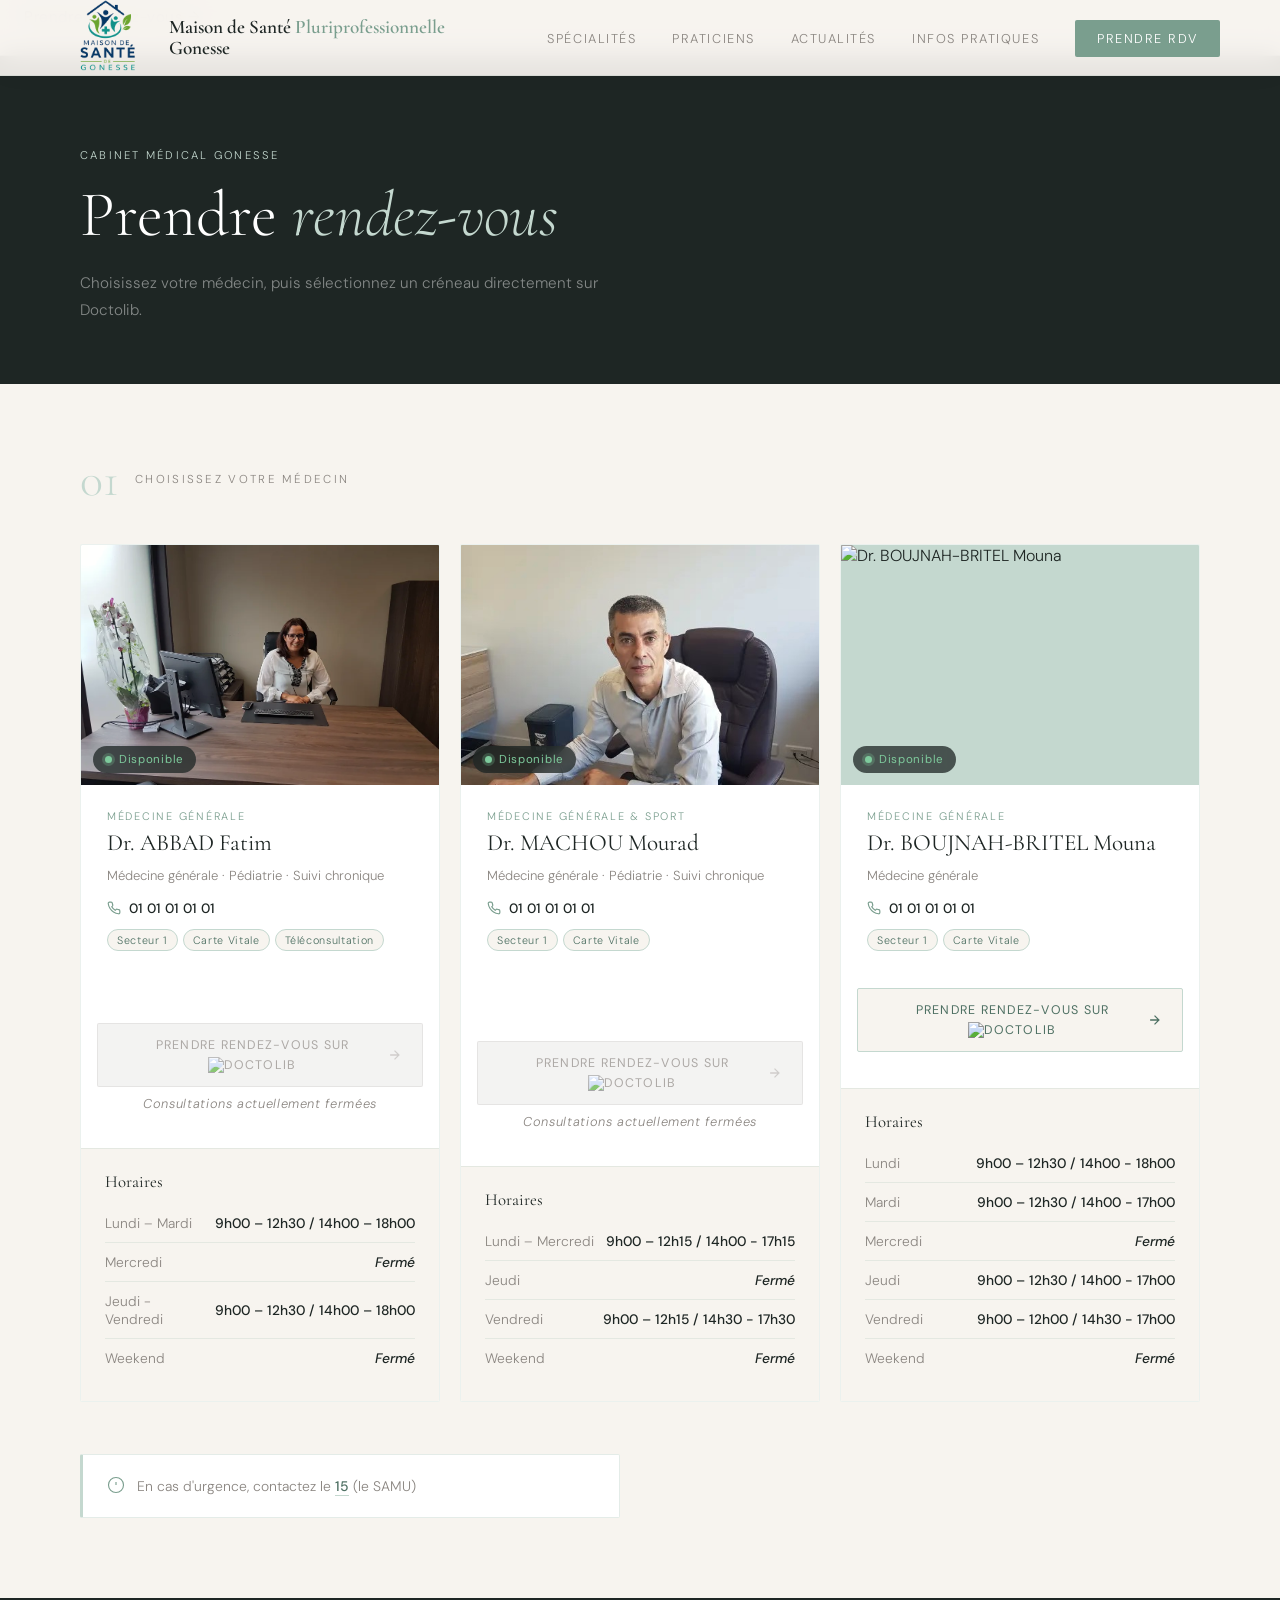
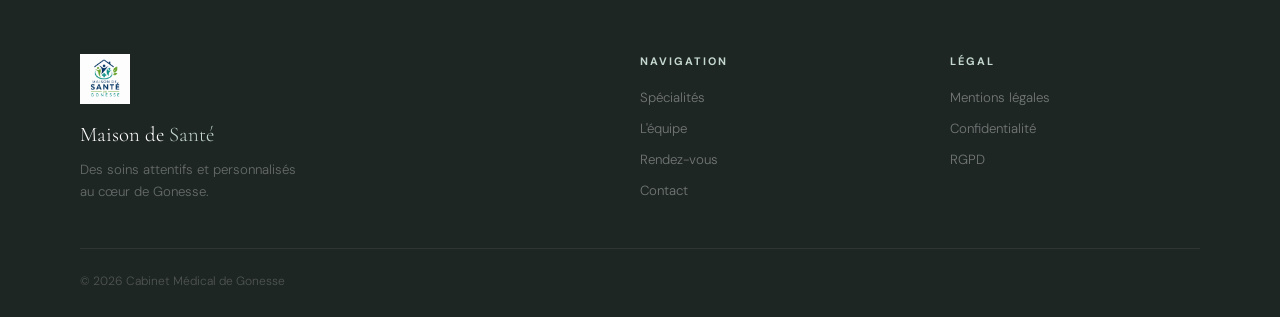
==== commit b3c92eaa: "disbled button" ====
--- a/rendez-vous.html
+++ b/rendez-vous.html
@@ -90,12 +90,13 @@
             <span>Téléconsultation</span>
           </div>
         </div>
-        <button class="btn-rdv-select">
+        <button class="btn-rdv-select" disabled>
           <span>Prendre rendez-vous sur <img src="https://www.doctolib.fr/external_button/doctolib-blue-transparent.png" alt="Doctolib" style="height: 18px; vertical-align: -4px;" /></span>
           <svg width="16" height="16" viewBox="0 0 24 24" fill="none" stroke="currentColor" stroke-width="2">
             <path d="M5 12h14M12 5l7 7-7 7"/>
           </svg>
         </button>
+        <p class="btn-status-message">Consultations actuellement fermées</p>
         
       <div class="horaires">
         <h3>Horaires</h3>
@@ -139,12 +140,13 @@
             <span>Carte Vitale</span>
           </div>
         </div>
-        <button class="btn-rdv-select">
+        <button class="btn-rdv-select" disabled>
           <span>Prendre rendez-vous sur <img src="https://www.doctolib.fr/external_button/doctolib-blue-transparent.png" alt="Doctolib" style="height: 18px; vertical-align: -4px;" /></span>
           <svg width="16" height="16" viewBox="0 0 24 24" fill="none" stroke="currentColor" stroke-width="2">
             <path d="M5 12h14M12 5l7 7-7 7"/>
           </svg>
         </button>
+        <p class="btn-status-message">Consultations actuellement fermées</p>
 
         
       <div class="horaires">
--- a/css/rendez-vous.css
+++ b/css/rendez-vous.css
@@ -240,6 +240,7 @@
   transition: background 0.25s, color 0.25s, border-color 0.25s;
 }
 
+
 .doctor-rdv-card:hover .btn-rdv-select {
   background: var(--sage);
   color: var(--white);
@@ -252,6 +253,35 @@
 
 .doctor-rdv-card:hover .btn-rdv-select svg {
   transform: translateX(4px);
+}
+
+/* Boutons désactivés */
+.btn-rdv-select:disabled {
+  background: rgba(138, 133, 128, 0.15);
+  color: var(--warm-grey);
+  border-color: rgba(138, 133, 128, 0.2);
+  cursor: not-allowed;
+  opacity: 0.7;
+}
+
+.btn-rdv-select:disabled:hover {
+  background: rgba(138, 133, 128, 0.15);
+  color: var(--warm-grey);
+  border-color: rgba(138, 133, 128, 0.2);
+  transform: none;
+}
+
+.btn-rdv-select:disabled svg {
+  opacity: 0.5;
+}
+
+.btn-status-message {
+  font-size: 0.8rem;
+  color: var(--warm-grey);
+  text-align: center;
+  margin: -8px 16px 16px;
+  font-style: italic;
+  letter-spacing: 0.05em;
 }
 
 .doctor-rdv-card .horaires {
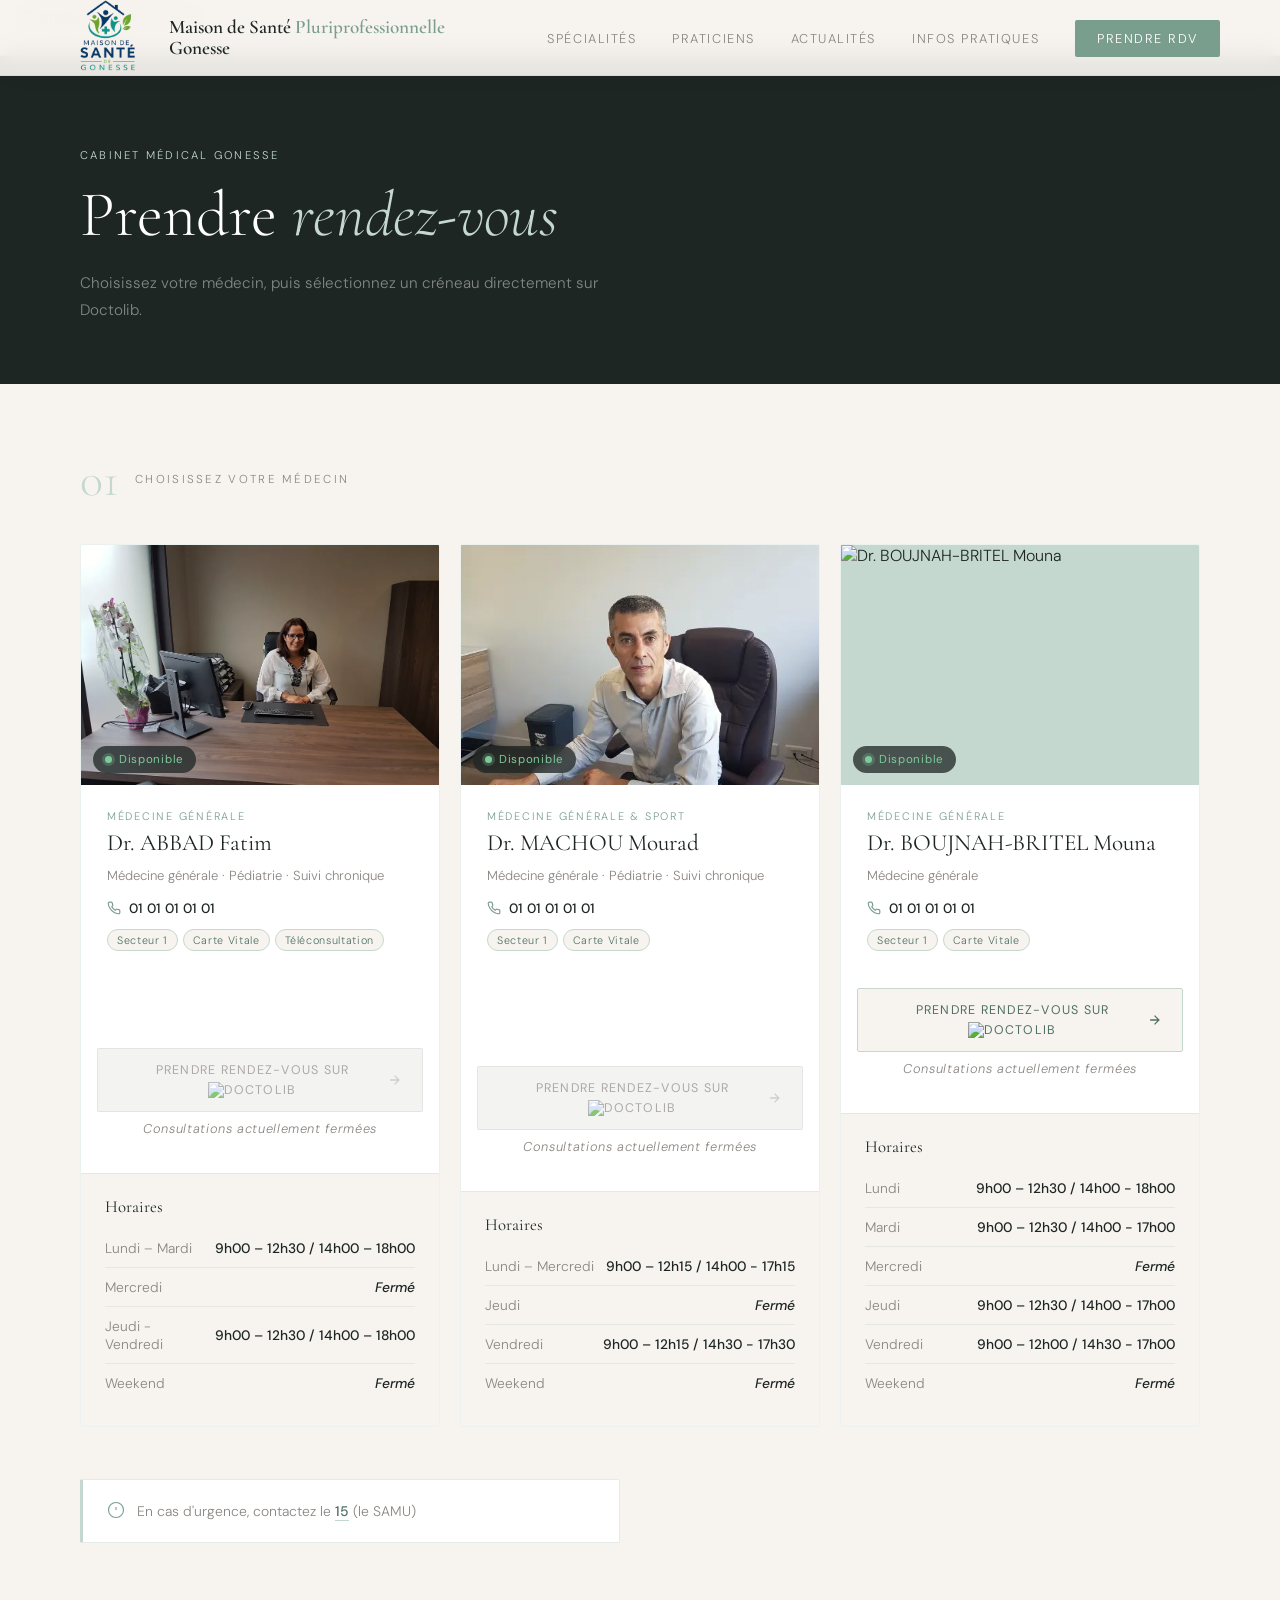
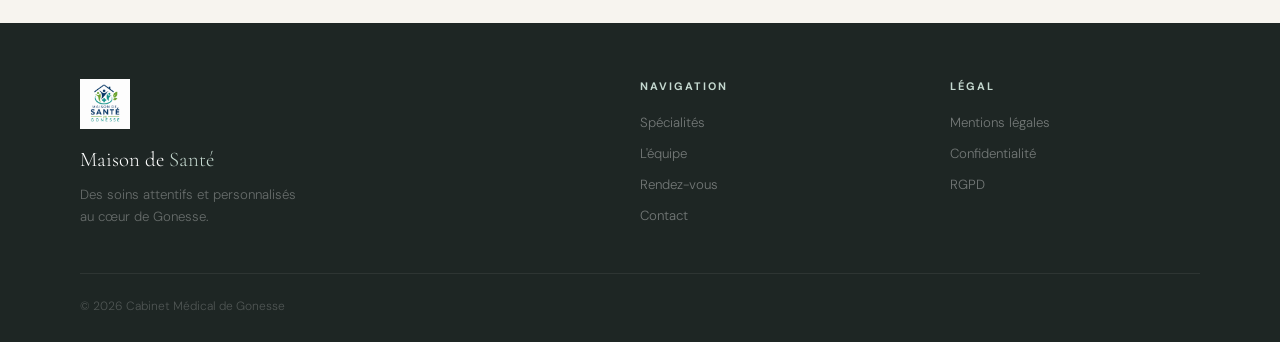
==== commit 5608f71a: "Add files via upload" ====
--- a/rendez-vous.html
+++ b/rendez-vous.html
@@ -198,8 +198,8 @@
             <path d="M5 12h14M12 5l7 7-7 7"/>
           </svg>
         </button>
-
-        
+        <p class="btn-status-message">Consultations actuellement fermées</p>
+
       <div class="horaires">
         <h3>Horaires</h3>
         <div class="horaire-row"><span class="jour">Lundi</span><span class="heure">9h00 – 12h30 / 14h00 - 18h00</span></div>
--- a/css/rendez-vous.css
+++ b/css/rendez-vous.css
@@ -95,7 +95,7 @@
   display: flex;
   flex-direction: column;
   transition: border-color 0.3s, box-shadow 0.3s, transform 0.3s;
-  cursor: pointer;
+  cursor: default;
 }
 
 .doctor-rdv-card:hover {
@@ -240,8 +240,29 @@
   transition: background 0.25s, color 0.25s, border-color 0.25s;
 }
 
-
-.doctor-rdv-card:hover .btn-rdv-select {
+.btn-rdv-select:disabled {
+  background: rgba(138, 133, 128, 0.15);
+  color: var(--warm-grey);
+  border-color: rgba(138, 133, 128, 0.2);
+  cursor: not-allowed;
+  opacity: 0.7;
+}
+
+.btn-rdv-select:disabled svg {
+  opacity: 0.5;
+}
+
+.btn-status-message {
+  font-size: 0.8rem;
+  color: var(--warm-grey);
+  text-align: center;
+  margin: -8px 16px 16px;
+  font-style: italic;
+  letter-spacing: 0.05em;
+}
+
+
+.doctor-rdv-card:hover .btn-rdv-select:not(:disabled) {
   background: var(--sage);
   color: var(--white);
   border-color: var(--sage);
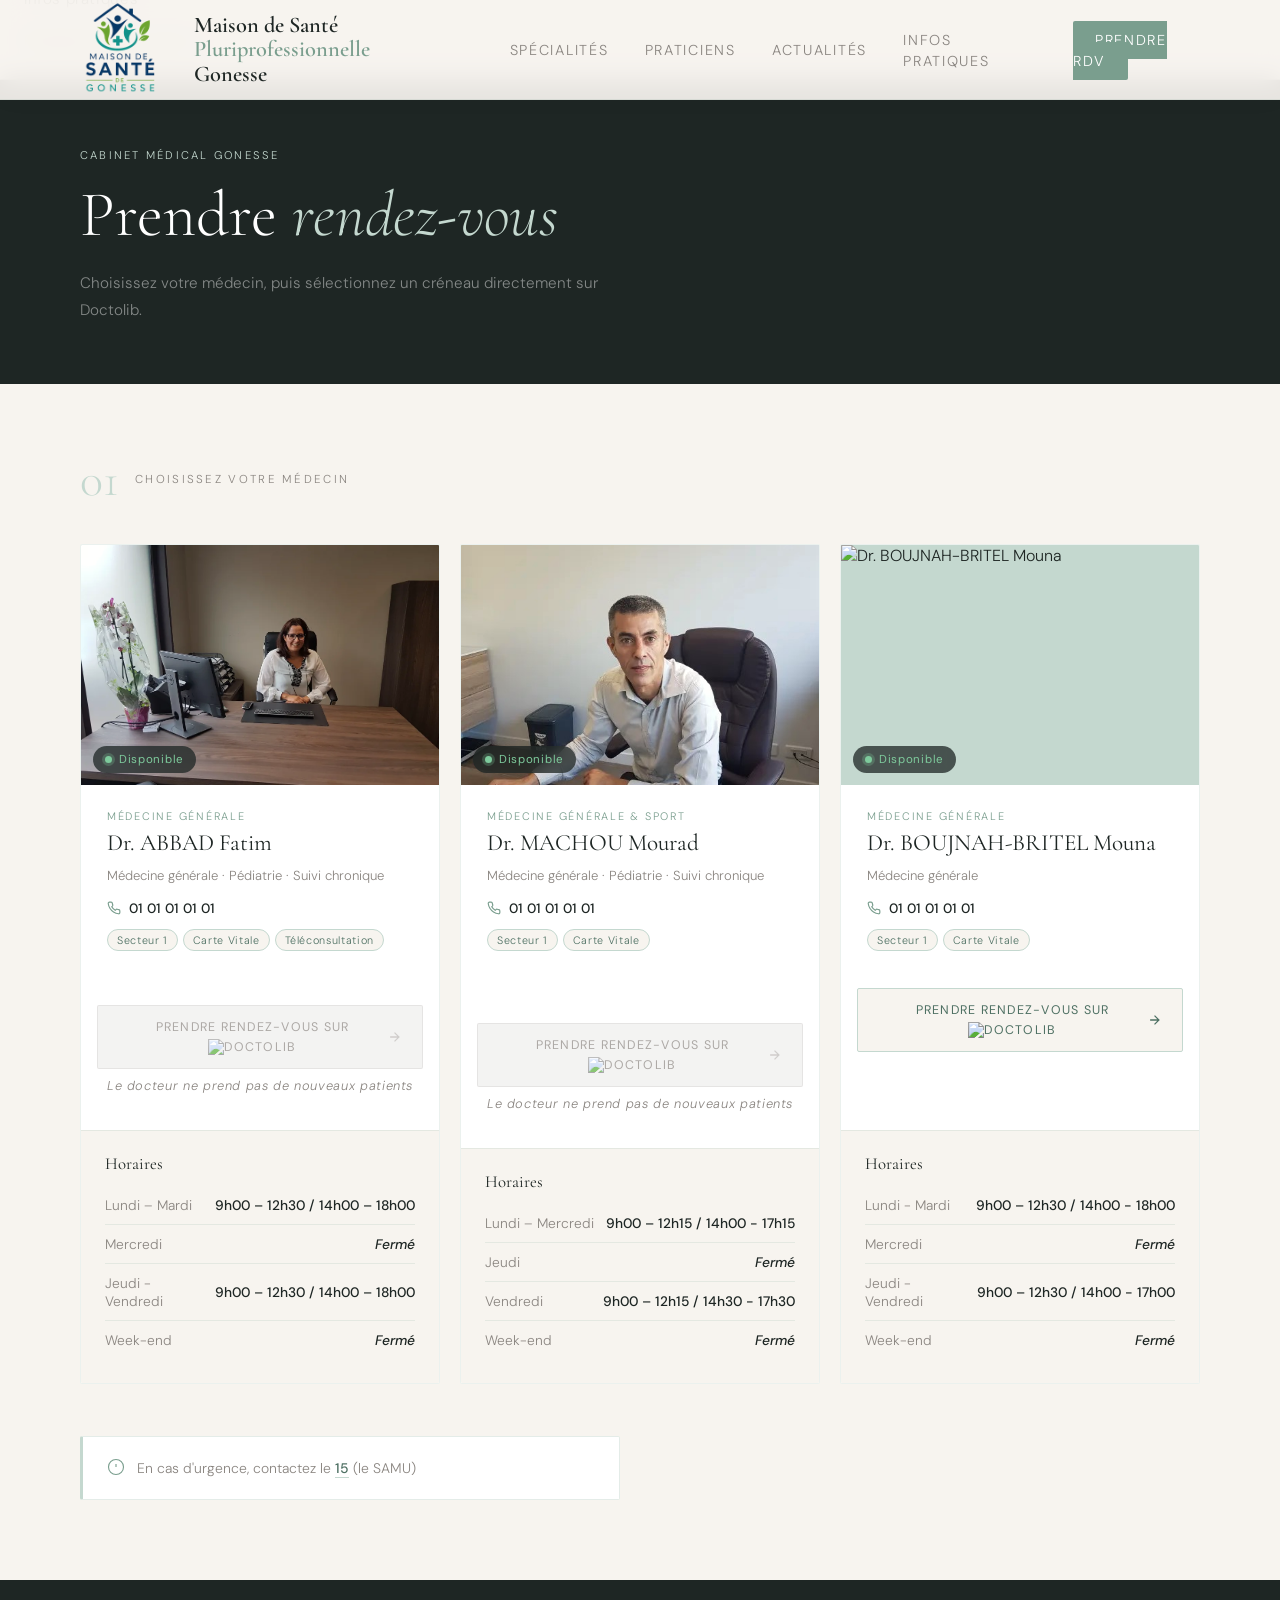
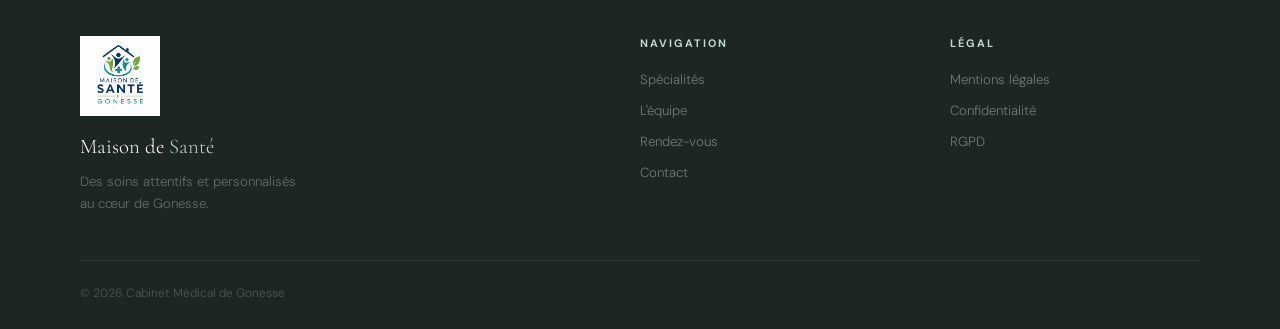
==== commit 473df4f7: "update css/disabled rdv button" ====
--- a/rendez-vous.html
+++ b/rendez-vous.html
@@ -96,14 +96,14 @@
             <path d="M5 12h14M12 5l7 7-7 7"/>
           </svg>
         </button>
-        <p class="btn-status-message">Consultations actuellement fermées</p>
+        <p class="btn-status-message">Le docteur ne prend pas de nouveaux patients</p>
         
       <div class="horaires">
         <h3>Horaires</h3>
         <div class="horaire-row"><span class="jour">Lundi – Mardi</span><span class="heure">9h00 – 12h30 / 14h00 – 18h00</span></div>
         <div class="horaire-row ferme"><span class="jour">Mercredi</span><span class="heure">Fermé</span></div>
         <div class="horaire-row"><span class="jour">Jeudi - Vendredi</span><span class="heure">9h00 – 12h30 / 14h00 – 18h00</span></div>       
-        <div class="horaire-row ferme"><span class="jour">Weekend</span><span class="heure">Fermé</span></div>
+        <div class="horaire-row ferme"><span class="jour">Week-end</span><span class="heure">Fermé</span></div>
       </div>
         
       </div>
@@ -146,7 +146,7 @@
             <path d="M5 12h14M12 5l7 7-7 7"/>
           </svg>
         </button>
-        <p class="btn-status-message">Consultations actuellement fermées</p>
+        <p class="btn-status-message">Le docteur ne prend pas de nouveaux patients</p>
 
         
       <div class="horaires">
@@ -154,7 +154,7 @@
         <div class="horaire-row"><span class="jour">Lundi – Mercredi</span><span class="heure">9h00 – 12h15 / 14h00 - 17h15</span></div>
         <div class="horaire-row ferme"><span class="jour">Jeudi</span><span class="heure">Fermé</span></div>
         <div class="horaire-row"><span class="jour">Vendredi</span><span class="heure">9h00 – 12h15 / 14h30 - 17h30</span></div>
-        <div class="horaire-row ferme"><span class="jour">Weekend</span><span class="heure">Fermé</span></div>
+        <div class="horaire-row ferme"><span class="jour">Week-end</span><span class="heure">Fermé</span></div>
       </div>
       </div>
 
@@ -198,16 +198,15 @@
             <path d="M5 12h14M12 5l7 7-7 7"/>
           </svg>
         </button>
-        <p class="btn-status-message">Consultations actuellement fermées</p>
+        <br>
+        <br>
 
       <div class="horaires">
         <h3>Horaires</h3>
-        <div class="horaire-row"><span class="jour">Lundi</span><span class="heure">9h00 – 12h30 / 14h00 - 18h00</span></div>
-        <div class="horaire-row"><span class="jour">Mardi</span><span class="heure">9h00 – 12h30 / 14h00 - 17h00</span></div>
+        <div class="horaire-row"><span class="jour">Lundi - Mardi</span><span class="heure">9h00 – 12h30 / 14h00 - 18h00</span></div>
         <div class="horaire-row ferme"><span class="jour">Mercredi</span><span class="heure">Fermé</span></div>
-        <div class="horaire-row"><span class="jour">Jeudi</span><span class="heure">9h00 – 12h30 / 14h00 - 17h00</span></div>
-        <div class="horaire-row"><span class="jour">Vendredi</span><span class="heure">9h00 – 12h00 / 14h30 - 17h00</span></div>
-        <div class="horaire-row ferme"><span class="jour">Weekend</span><span class="heure">Fermé</span></div>
+        <div class="horaire-row"><span class="jour">Jeudi - Vendredi</span><span class="heure">9h00 – 12h30 / 14h00 - 17h00</span></div>
+        <div class="horaire-row ferme"><span class="jour">Week-end</span><span class="heure">Fermé</span></div>
       </div>
       </div>
 
--- a/css/style.css
+++ b/css/style.css
@@ -36,7 +36,7 @@
   position: fixed;
   top: 0; left: 0; right: 0;
   z-index: 100;
-  height: 76px;
+  height: 100px;
   padding: 0 60px;
   display: flex;
   align-items: center;
@@ -56,14 +56,14 @@
   align-items: center;
   gap: 14px;
   font-family: 'Cormorant Garamond', serif;
-  font-size: 1.2rem;
+  font-size: 1.4rem;
   font-weight: 600;
   color: var(--charcoal);
   text-decoration: none;
 }
 
 .nav-logo-img {
-  width: 95px;
+  width: 120px;
   height: auto;
   display: block;
 }
@@ -78,7 +78,7 @@
 }
 
 .footer-logo {
-  width: 50px;
+  width: 80px;
   height: auto;
   display: block;
   margin-bottom: 18px;
@@ -93,7 +93,7 @@
 
 .nav-links a {
   text-decoration: none;
-  font-size: 0.8rem;
+  font-size: 0.9rem;
   letter-spacing: 0.12em;
   text-transform: uppercase;
   color: var(--warm-grey);
@@ -132,7 +132,7 @@
 
 .mobile-menu {
   position: fixed;
-  top: 76px; left: 0; right: 0;
+  top: 100px; left: 0; right: 0;
   background: var(--cream);
   padding: 28px 24px;
   display: flex;
@@ -291,7 +291,7 @@
   min-height: 100vh;
   display: grid;
   grid-template-columns: 1fr 1fr;
-  padding-top: 76px;
+  padding-top: 60px;
   overflow: hidden;
 }
 
